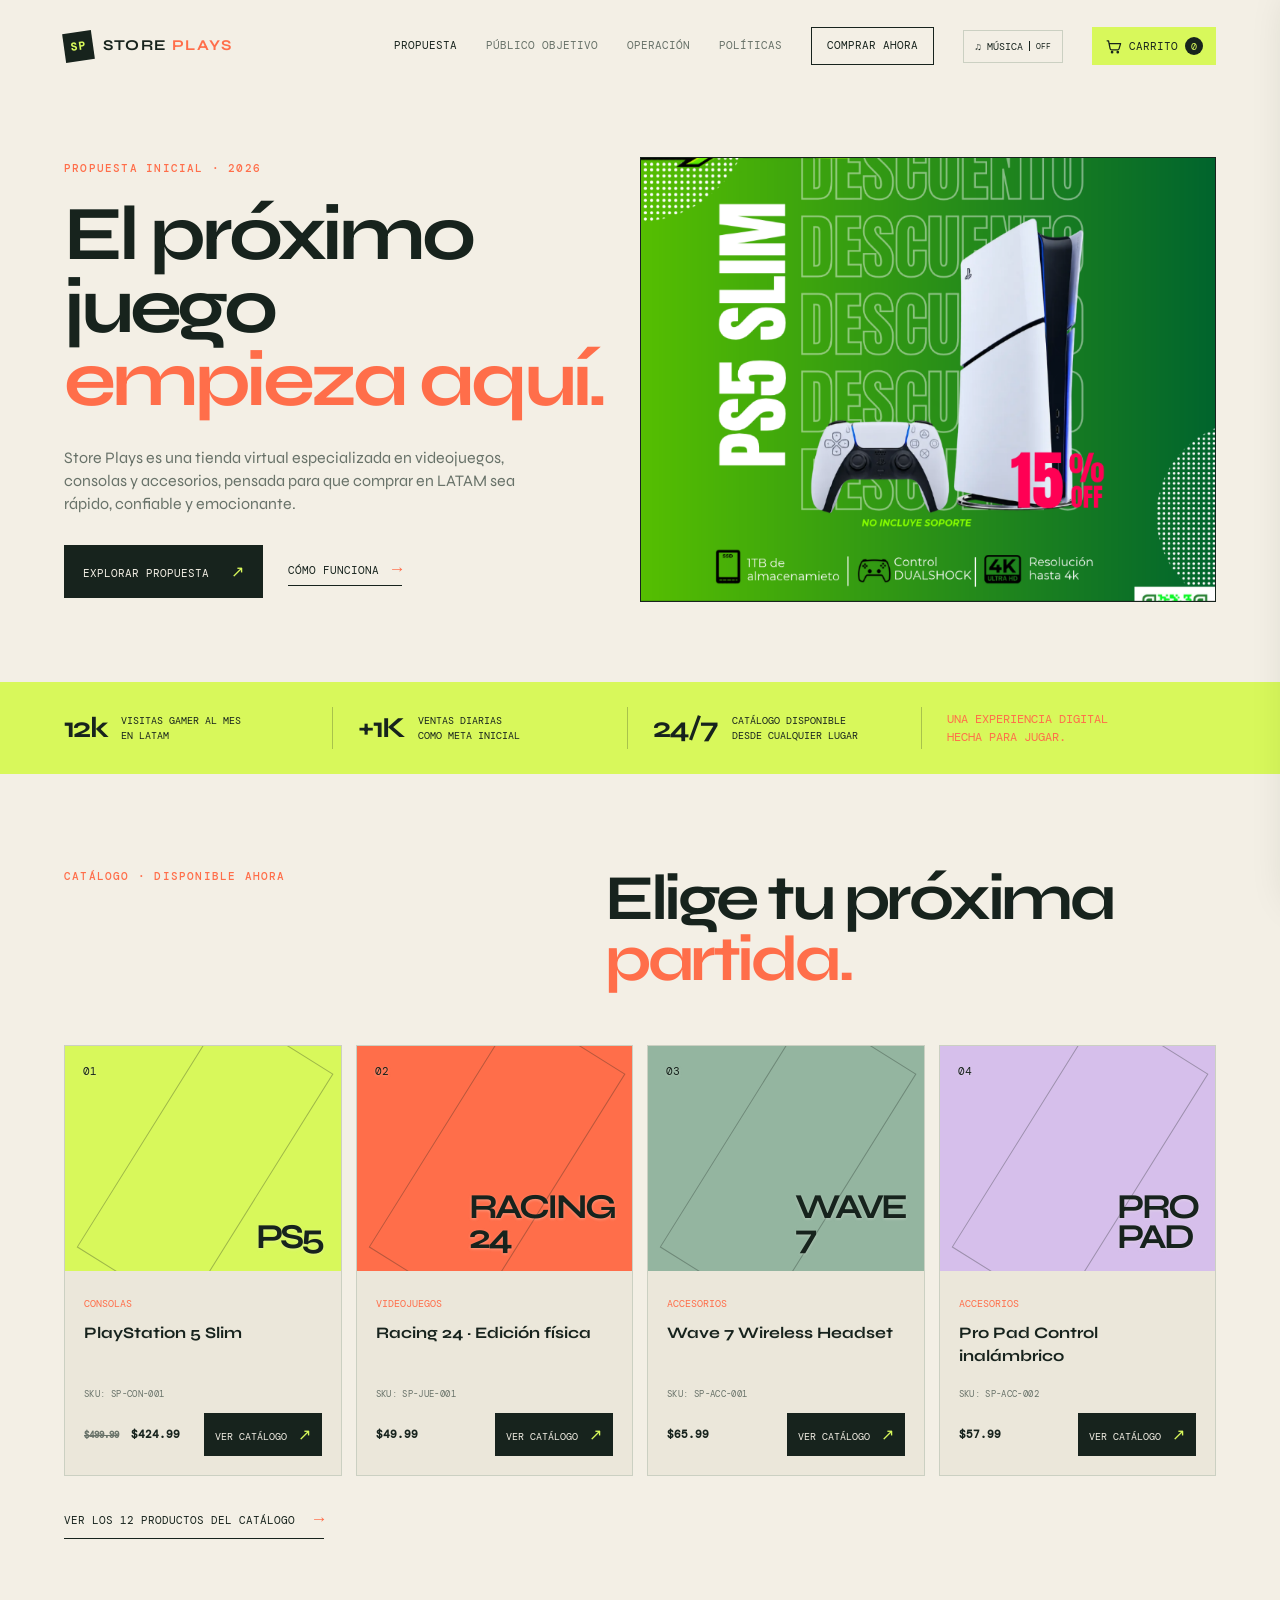
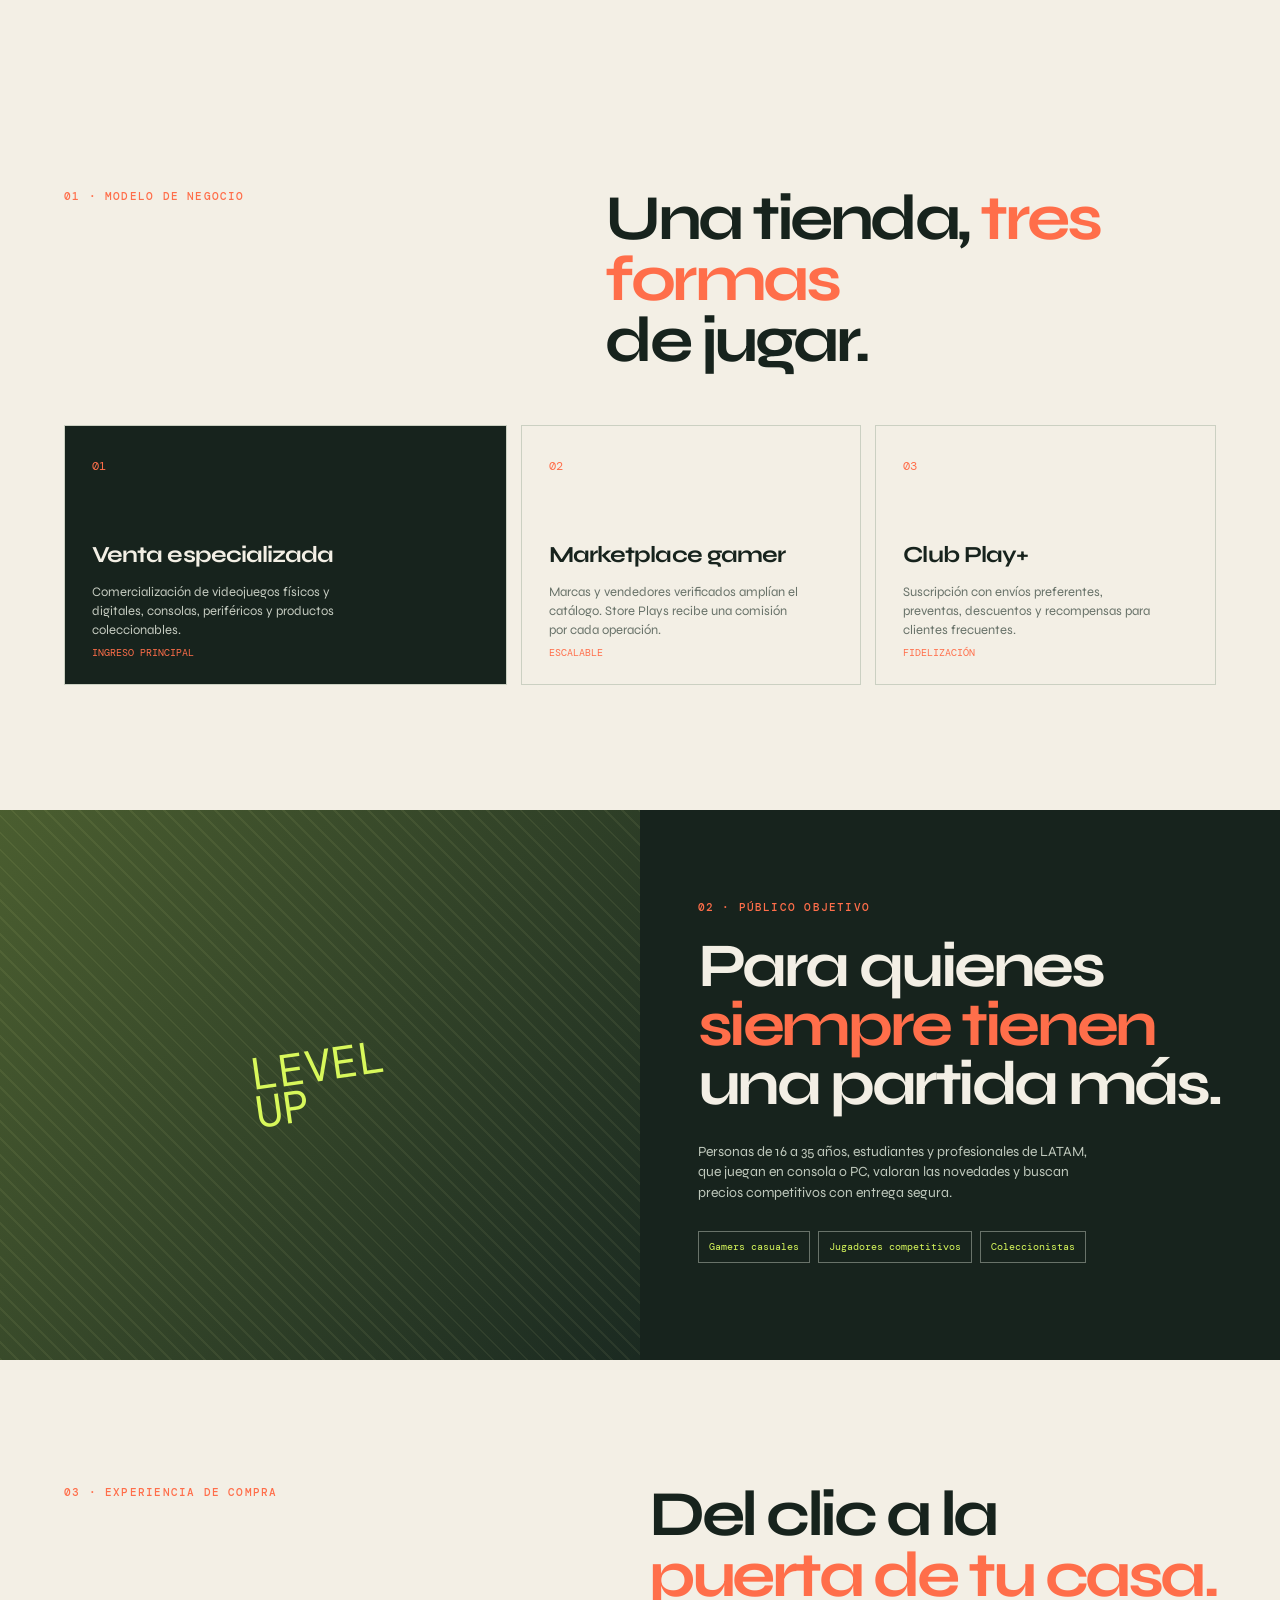
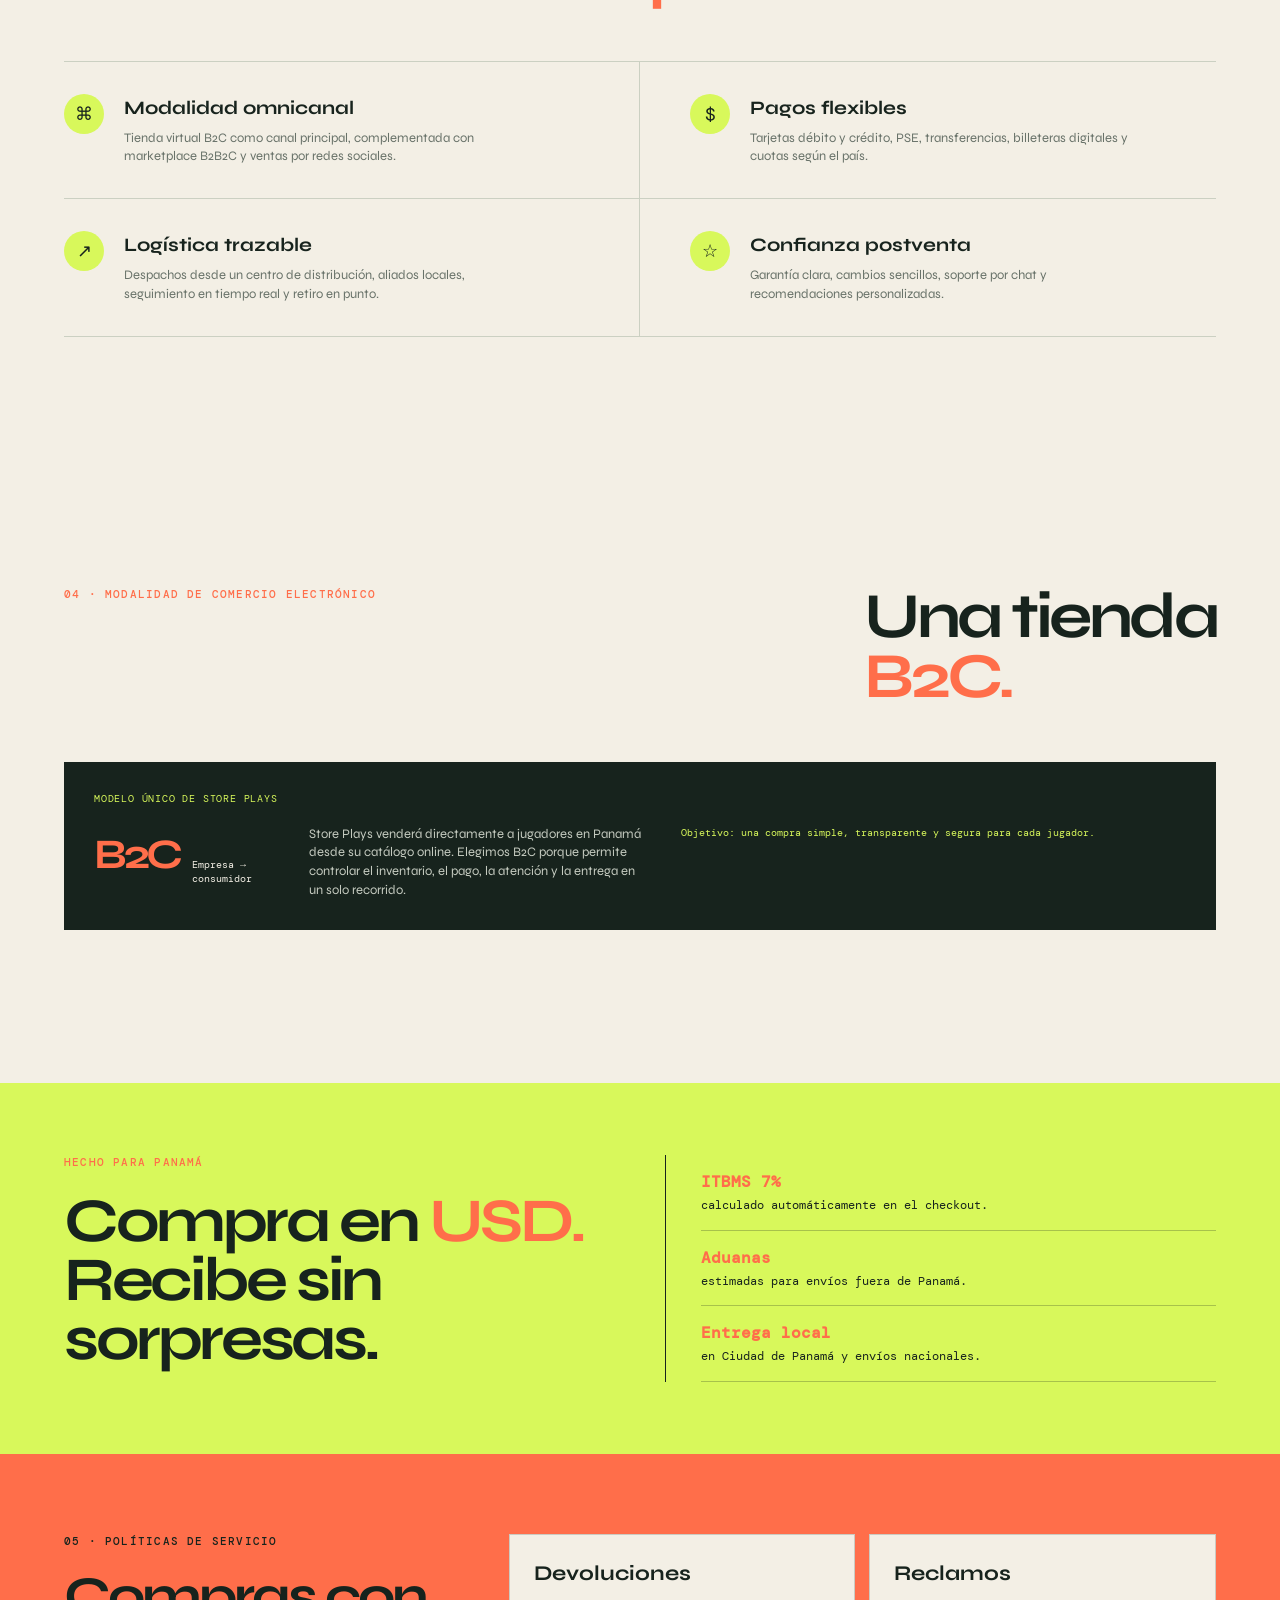
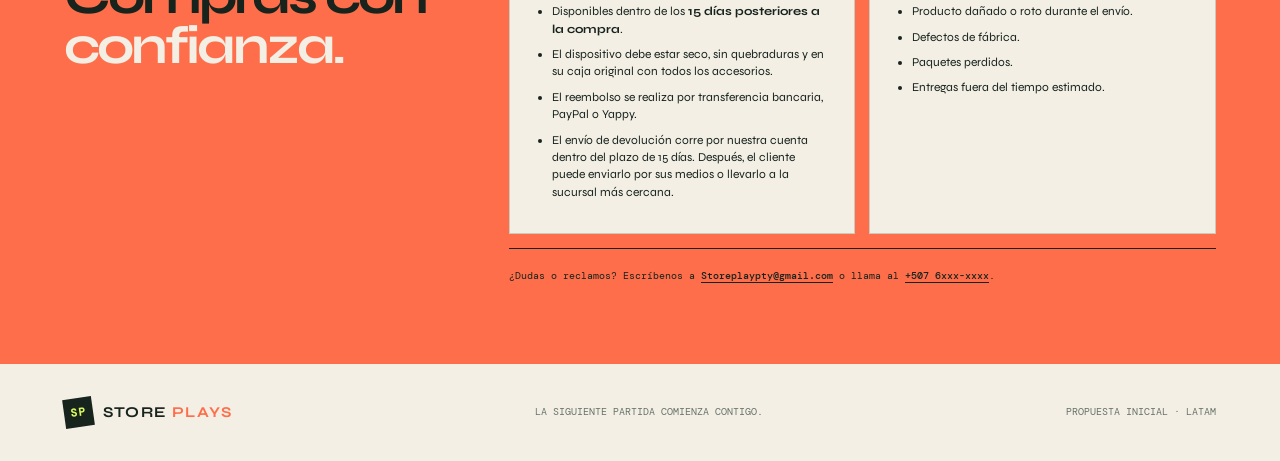
==== Projecto/index.html @ 70051447 "Add files via upload" ====
<!DOCTYPE html>
<html lang="es">

<head>
    <meta charset="UTF-8">
    <meta name="viewport" content="width=device-width, initial-scale=1.0">
    <meta name="description" content="Propuesta inicial de negocio para Store Plays, una tienda virtual de videojuegos en LATAM.">
    <title>Store Plays | Propuesta de negocio</title>
    <link rel="stylesheet" href="styles.css">
</head>

<body>
    <header class="site-header">
        <a class="brand" href="index.html" aria-label="Store Plays, inicio"><span class="brand-mark">SP</span><span>STORE <strong>PLAYS</strong></span></a>
        <nav class="menu" aria-label="Navegación principal">
            <a class="active" href="#propuesta">Propuesta</a>
            <a href="#publico">Público objetivo</a>
            <a href="#operacion">Operación</a>
            <a href="#politicas">Políticas</a>
            <a class="nav-cta" href="catalogo.html" target="_blank" rel="noopener">Comprar ahora</a>
            <button class="music-toggle" id="musicToggle" type="button" aria-label="Activar música ambiental" aria-pressed="false"><span aria-hidden="true">♫</span> Música <span class="music-status" id="musicStatus">OFF</span></button>
            <button class="cart-trigger" id="cartTrigger" type="button" aria-label="Abrir carrito"><svg class="cart-icon" viewBox="0 0 24 24" aria-hidden="true"><path d="M3 4h2l2.2 11.1a2 2 0 0 0 2 1.6h8.7a2 2 0 0 0 1.9-1.4L22 8H6"/><circle cx="10" cy="20" r="1"/><circle cx="18" cy="20" r="1"/></svg><span class="cart-label">Carrito</span><span id="cartCount">0</span></button>
        </nav>
    </header>
    <main>
        <section class="hero" id="propuesta">
            <div class="hero-copy"><p class="eyebrow">PROPUESTA INICIAL · 2026</p><h1>El próximo juego<br><em>empieza aquí.</em></h1><p class="hero-text">Store Plays es una tienda virtual especializada en videojuegos, consolas y accesorios, pensada para que comprar en LATAM sea rápido, confiable y emocionante.</p><div class="hero-actions"><a class="button button-primary" href="#modelo">Explorar propuesta <span>↗</span></a><a class="text-link" href="#operacion">Cómo funciona <span>→</span></a></div></div>
            <a class="hero-visual hero-ad" href="catalogo.html" target="_blank" rel="noopener" aria-label="Ver promoción principal de PlayStation 5 Slim">
                <img src="assets/ps5-promocion.png" alt="Promoción de PlayStation 5 Slim con descuento">
            </a>
        </section>
        <section class="stats" aria-label="Indicadores de oportunidad"><div><strong>12k</strong><span>visitas gamer al mes<br>en LATAM</span></div><div><strong>+1K</strong><span>ventas diarias<br>como meta inicial</span></div><div><strong>24/7</strong><span>catálogo disponible<br>desde cualquier lugar</span></div><div class="stat-note">Una experiencia digital<br>hecha para jugar.</div></section>
        <section class="section product-section" id="productos">
            <div class="section-heading"><p class="eyebrow">CATÁLOGO · DISPONIBLE AHORA</p><h2>Elige tu próxima<br><em>partida.</em></h2></div>
            <div class="product-grid">
                <article class="product-card"><div class="product-art art-console"><span>01</span><strong>PS5</strong></div><div class="product-info"><span class="product-type">Consolas</span><h3>PlayStation 5 Slim</h3><p class="product-sku">SKU: SP-CON-001</p><div class="product-bottom"><strong><span class="old-price">$499.99</span> $424.99</strong><a class="add-button" href="catalogo.html" target="_blank" rel="noopener">Ver catálogo <span>↗</span></a></div></div></article>
                <article class="product-card"><div class="product-art art-game"><span>02</span><strong>RACING<br>24</strong></div><div class="product-info"><span class="product-type">Videojuegos</span><h3>Racing 24 · Edición física</h3><p class="product-sku">SKU: SP-JUE-001</p><div class="product-bottom"><strong>$49.99</strong><a class="add-button" href="catalogo.html" target="_blank" rel="noopener">Ver catálogo <span>↗</span></a></div></div></article>
                <article class="product-card"><div class="product-art art-headset"><span>03</span><strong>WAVE<br>7</strong></div><div class="product-info"><span class="product-type">Accesorios</span><h3>Wave 7 Wireless Headset</h3><p class="product-sku">SKU: SP-ACC-001</p><div class="product-bottom"><strong>$65.99</strong><a class="add-button" href="catalogo.html" target="_blank" rel="noopener">Ver catálogo <span>↗</span></a></div></div></article>
                <article class="product-card"><div class="product-art art-controller"><span>04</span><strong>PRO<br>PAD</strong></div><div class="product-info"><span class="product-type">Accesorios</span><h3>Pro Pad Control inalámbrico</h3><p class="product-sku">SKU: SP-ACC-002</p><div class="product-bottom"><strong>$57.99</strong><a class="add-button" href="catalogo.html" target="_blank" rel="noopener">Ver catálogo <span>↗</span></a></div></div></article>
            </div><a class="catalog-link" href="catalogo.html" target="_blank" rel="noopener">Ver los 12 productos del catálogo <span>→</span></a>
        </section>
        <section class="section" id="modelo"><div class="section-heading"><p class="eyebrow">01 · MODELO DE NEGOCIO</p><h2>Una tienda, <em>tres formas</em><br>de jugar.</h2></div><div class="business-grid"><article class="business-card card-main"><span class="card-number">01</span><h3>Venta especializada</h3><p>Comercialización de videojuegos físicos y digitales, consolas, periféricos y productos coleccionables.</p><span class="card-tag">Ingreso principal</span></article><article class="business-card"><span class="card-number">02</span><h3>Marketplace gamer</h3><p>Marcas y vendedores verificados amplían el catálogo. Store Plays recibe una comisión por cada operación.</p><span class="card-tag">Escalable</span></article><article class="business-card"><span class="card-number">03</span><h3>Club Play+</h3><p>Suscripción con envíos preferentes, preventas, descuentos y recompensas para clientes frecuentes.</p><span class="card-tag">Fidelización</span></article></div></section>
        <section class="audience-section" id="publico"><div class="audience-photo"><span>LEVEL<br>UP</span></div><div class="audience-copy"><p class="eyebrow">02 · PÚBLICO OBJETIVO</p><h2>Para quienes<br><em>siempre tienen</em><br>una partida más.</h2><p>Personas de 16 a 35 años, estudiantes y profesionales de LATAM, que juegan en consola o PC, valoran las novedades y buscan precios competitivos con entrega segura.</p><div class="audience-pills"><span>Gamers casuales</span><span>Jugadores competitivos</span><span>Coleccionistas</span></div></div></section>
        <section class="section operations" id="operacion"><div class="section-heading compact-heading"><p class="eyebrow">03 · EXPERIENCIA DE COMPRA</p><h2>Del clic a la<br><em>puerta de tu casa.</em></h2></div><div class="operation-grid"><article class="operation-item"><span class="operation-icon">⌘</span><div><h3>Modalidad omnicanal</h3><p>Tienda virtual B2C como canal principal, complementada con marketplace B2B2C y ventas por redes sociales.</p></div></article><article class="operation-item"><span class="operation-icon">$</span><div><h3>Pagos flexibles</h3><p>Tarjetas débito y crédito, PSE, transferencias, billeteras digitales y cuotas según el país.</p></div></article><article class="operation-item"><span class="operation-icon">↗</span><div><h3>Logística trazable</h3><p>Despachos desde un centro de distribución, aliados locales, seguimiento en tiempo real y retiro en punto.</p></div></article><article class="operation-item"><span class="operation-icon">☆</span><div><h3>Confianza postventa</h3><p>Garantía clara, cambios sencillos, soporte por chat y recomendaciones personalizadas.</p></div></article></div></section>
        <section class="section commerce-models" id="modalidades"><div class="section-heading compact-heading"><p class="eyebrow">04 · MODALIDAD DE COMERCIO ELECTRÓNICO</p><h2>Una tienda<br><em>B2C.</em></h2></div><div class="chosen-model single-model"><div class="chosen-model-label">MODELO ÚNICO DE STORE PLAYS</div><div><strong>B2C</strong><span>Empresa → consumidor</span></div><p>Store Plays venderá directamente a jugadores en Panamá desde su catálogo online. Elegimos B2C porque permite controlar el inventario, el pago, la atención y la entrega en un solo recorrido.</p><b>Objetivo: una compra simple, transparente y segura para cada jugador.</b></div></section>
        <section class="panama-strip"><div><p class="eyebrow">HECHO PARA PANAMÁ</p><h2>Compra en <em>USD.</em><br>Recibe sin sorpresas.</h2></div><div class="panama-details"><p><strong>ITBMS 7%</strong> calculado automáticamente en el checkout.</p><p><strong>Aduanas</strong> estimadas para envíos fuera de Panamá.</p><p><strong>Entrega local</strong> en Ciudad de Panamá y envíos nacionales.</p></div></section>
        <section class="roadmap-section policy-section" id="politicas">
            <div class="roadmap-intro">
                <p class="eyebrow">05 · POLÍTICAS DE SERVICIO</p>
                <h2>Compras con<br><em>confianza.</em></h2>
            </div>
            <div class="policy-content">
                <article class="policy-block">
                    <h3>Devoluciones</h3>
                    <ul>
                        <li>Disponibles dentro de los <strong>15 días posteriores a la compra</strong>.</li>
                        <li>El dispositivo debe estar seco, sin quebraduras y en su caja original con todos los accesorios.</li>
                        <li>El reembolso se realiza por transferencia bancaria, PayPal o Yappy.</li>
                        <li>El envío de devolución corre por nuestra cuenta dentro del plazo de 15 días. Después, el cliente puede enviarlo por sus medios o llevarlo a la sucursal más cercana.</li>
                    </ul>
                </article>
                <article class="policy-block">
                    <h3>Reclamos</h3>
                    <ul>
                        <li>Producto dañado o roto durante el envío.</li>
                        <li>Defectos de fábrica.</li>
                        <li>Paquetes perdidos.</li>
                        <li>Entregas fuera del tiempo estimado.</li>
                    </ul>
                </article>
                <p class="policy-contact">¿Dudas o reclamos? Escríbenos a <a href="mailto:Storeplaypty@gmail.com">Storeplaypty@gmail.com</a> o llama al <a href="tel:+50764163902">+507 6xxx-xxxx</a>.</p>
            </div>
        </section>
    </main>
    <footer class="site-footer"><a class="brand" href="index.html"><span class="brand-mark">SP</span><span>STORE <strong>PLAYS</strong></span></a><p>La siguiente partida comienza contigo.</p><span class="footer-year">PROPUESTA INICIAL · LATAM</span></footer>
    <aside class="cart-drawer" id="cartDrawer" aria-label="Carrito de compras" aria-hidden="true">
        <div class="drawer-header"><div><p class="eyebrow">TU SELECCIÓN</p><h2>Carrito <span id="drawerCount">(0)</span></h2></div><button class="close-button" id="closeCart" type="button" aria-label="Cerrar carrito">×</button></div>
        <div class="cart-items" id="cartItems"><p class="empty-cart">Tu carrito está esperando una buena partida.</p></div>
        <div class="cart-summary" id="cartSummary" hidden><div><span>Subtotal</span><strong id="cartSubtotal">$0.00</strong></div><div><span>ITBMS estimado</span><strong id="cartTax">$0.00</strong></div><div class="total-line"><span>Total estimado</span><strong id="cartTotal">$0.00</strong></div><button class="checkout-button" id="checkoutTrigger" type="button">Continuar el pago <span>→</span></button><p class="secure-note">Demo segura · No se realiza ningún cobro real</p></div>
    </aside>
    <div class="overlay" id="overlay" hidden></div>
    <section class="checkout-modal" id="checkoutModal" aria-hidden="true" role="dialog" aria-labelledby="checkoutTitle">
        <div class="checkout-header"><div><p class="eyebrow">PAGO</p><h2 id="checkoutTitle">Completa tu compra.</h2></div><button class="close-button" id="closeCheckout" type="button" aria-label="Cerrar pago">×</button></div>
        <form id="checkoutForm">
            <div class="checkout-columns"><div><label for="customerName">Nombre completo</label><input id="customerName" required autocomplete="name" placeholder="Alex Gamer"><label for="customerEmail">Correo electrónico</label><input id="customerEmail" type="email" required autocomplete="email" placeholder="alex@correo.com"><label for="deliveryMethod">Modalidad de entrega</label><select id="deliveryMethod"><option value="standard">Envío Panamá · 3 a 5 días · $7.99</option><option value="express">Envío express · 1 a 2 días · $14.99</option><option value="pickup">Retiro en punto Store Plays · Gratis</option></select><label for="destination">Destino</label><select id="destination"><option value="panama">Panamá · ITBMS local</option><option value="international">Otro país LATAM · incluye aduanas estimadas</option></select></div><div><fieldset><legend>Forma de pago</legend><div class="payment-options"><label class="payment-option selected"><input type="radio" name="payment" value="card" checked><span class="payment-logo">Tarjeta</span></label><label class="payment-option"><input type="radio" name="payment" value="yappy"><span class="payment-logo yappy-logo">Yappy</span></label><label class="payment-option"><input type="radio" name="payment" value="transfer"><span class="payment-logo">Transferencia</span></label></div></fieldset><p class="demo-help">No ingreses datos bancarios. Esta tienda no está conectada a una pasarela: el pago queda pendiente y no se realiza ningún cobro.</p></div></div>
            <div class="checkout-totals"><div><span>Productos</span><strong id="checkoutSubtotal">$0.00</strong></div><div><span>ITBMS (7%)</span><strong id="checkoutTax">$0.00</strong></div><div><span>Aduanas estimadas</span><strong id="checkoutCustoms">$0.00</strong></div><div><span>Entrega</span><strong id="checkoutShipping">$0.00</strong></div><div class="total-line"><span>Total de la orden</span><strong id="checkoutTotal">$0.00</strong></div></div><p class="checkout-error" id="checkoutError" role="alert"></p><button class="checkout-button" type="submit">Crear pedido <span>↗</span></button><p class="legal-note">El ITBMS, aduanas y entrega son estimados. Para cobrar de verdad se requiere integrar una pasarela de pago segura.</p>
        </form>
    </section>
    <section class="success-modal" id="successModal" aria-hidden="true" role="dialog"><span class="success-mark">✓</span><p class="eyebrow">PEDIDO REGISTRADO</p><h2>¡Pedido creado!</h2><p id="successMessage">Tu pedido se ha sido registrado.</p><div class="success-references"><div><span>Número de pedido</span><strong id="successOrderId">—</strong></div><div><span>Número de guía</span><strong id="successTrackingId">—</strong></div><div><span>Pago</span><strong id="successPayment">—</strong></div></div><p class="demo-help">Guarda el número de pedido o la guía para consultar el estado desde este mismo navegador.</p><button class="checkout-button" id="trackCreatedOrder" type="button">Rastrear este pedido <span>→</span></button><button class="text-button" id="closeSuccess" type="button">Seguir comprando</button></section>
    <script src="store.js"></script>
</body>
</html>
---- Projecto/styles.css ----
@import url('https://fonts.googleapis.com/css2?family=DM+Mono:wght@400;500&family=Syne:wght@400;600;700;800&display=swap');

:root { --ink: #17231d; --paper: #f3efe5; --lime: #d8f85b; --coral: #ff6e4a; --muted: #687269; --line: #cbd0c2; }
* { box-sizing: border-box; margin: 0; padding: 0; }
html { scroll-behavior: smooth; }
body { background: var(--paper); color: var(--ink); font-family: 'Syne', sans-serif; line-height: 1.45; }
a { color: inherit; text-decoration: none; }
.site-header { align-items: center; display: flex; justify-content: space-between; margin: auto; max-width: 1280px; padding: 27px 5vw; }
.brand { align-items: center; display: flex; font-size: 15px; font-weight: 700; gap: 10px; letter-spacing: .08em; white-space: nowrap; }
.brand strong { color: var(--coral); }
.brand-mark { align-items: center; background: var(--ink); color: var(--lime); display: inline-flex; font-family: 'DM Mono', monospace; font-size: 11px; height: 29px; justify-content: center; transform: rotate(-8deg); width: 29px; }
.menu { align-items: center; display: flex; gap: 29px; font-family: 'DM Mono', monospace; font-size: 11px; text-transform: uppercase; }
.menu a { color: var(--muted); transition: color .2s; }
.menu a:hover, .menu .active { color: var(--ink); }
.nav-cta { border: 1px solid var(--ink); color: var(--ink) !important; padding: 10px 15px; }
.hero { display: grid; grid-template-columns: 1fr 1fr; margin: auto; max-width: 1280px; min-height: 590px; padding: 65px 5vw 80px; }
.hero-copy { align-self: center; max-width: 620px; position: relative; z-index: 1; }
.eyebrow { color: var(--coral); font-family: 'DM Mono', monospace; font-size: 11px; font-weight: 500; letter-spacing: .11em; margin-bottom: 21px; }
h1, h2 { font-size: clamp(45px, 6vw, 82px); font-weight: 700; letter-spacing: -.055em; line-height: .95; }
h1 em, h2 em { color: var(--coral); font-style: normal; }
.hero-text { color: var(--muted); font-size: 16px; margin: 29px 0; max-width: 480px; }
.hero-actions { align-items: center; display: flex; gap: 25px; }
.button { display: inline-block; font-family: 'DM Mono', monospace; font-size: 11px; padding: 15px 19px; text-transform: uppercase; }
.button-primary { background: var(--ink); color: var(--paper); }
.button-primary span { color: var(--lime); font-size: 16px; margin-left: 15px; }
.text-link { border-bottom: 1px solid var(--ink); font-family: 'DM Mono', monospace; font-size: 11px; padding-bottom: 4px; text-transform: uppercase; }
.text-link span { color: var(--coral); font-size: 17px; margin-left: 6px; }
.hero-visual { align-items: center; background: var(--coral); display: flex; justify-content: center; min-height: 430px; overflow: hidden; position: relative; transform: rotate(2deg); }
.hero-ad { background: var(--ink); border: 1px solid var(--ink); transform: rotate(0); }
.hero-ad img { height: 100%; object-fit: cover; position: absolute; width: 100%; }
.hero-ad:before { display: none; }
.hero-visual:before { border: 1px solid rgba(23,35,29,.25); content: ''; height: 75%; left: 12%; position: absolute; top: 13%; transform: rotate(24deg); width: 75%; }
.orbit { border: 1px solid rgba(23,35,29,.35); border-radius: 50%; height: 450px; position: absolute; transform: rotate(35deg); width: 185px; }
.orbit-two { height: 570px; transform: rotate(-45deg); width: 280px; }
.controller { background: var(--ink); border-radius: 42% 42% 30% 30%; box-shadow: 20px 24px 0 rgba(23,35,29,.18); height: 125px; position: relative; transform: rotate(-18deg); width: 265px; z-index: 1; }
.controller:before, .controller:after { background: var(--ink); border-radius: 50%; content: ''; height: 55px; position: absolute; top: 83px; width: 63px; }
.controller:before { left: 26px; transform: rotate(-22deg); } .controller:after { right: 26px; transform: rotate(22deg); }
.dpad { color: var(--lime); font-size: 42px; left: 49px; position: absolute; top: 38px; z-index: 2; }
.controller-center { border: 2px solid var(--coral); border-radius: 50%; height: 14px; left: 124px; position: absolute; top: 58px; width: 14px; }
.button-cluster { display: grid; gap: 3px; grid-template-columns: 9px 9px; position: absolute; right: 53px; top: 43px; z-index: 2; }
.button-cluster i { background: var(--lime); border-radius: 50%; display: block; height: 9px; width: 9px; } .button-cluster i:nth-child(2) { transform: translateY(-5px); } .button-cluster i:nth-child(3) { transform: translateY(5px); } .button-cluster i:nth-child(4) { background: var(--coral); }
.visual-label { bottom: 26px; font-family: 'DM Mono', monospace; font-size: 11px; letter-spacing: .15em; line-height: 1.3; position: absolute; right: 25px; text-align: right; }
.stats { background: var(--lime); display: grid; gap: 25px; grid-template-columns: repeat(4, 1fr); margin: auto; max-width: 1280px; padding: 25px 5vw; }
.stats div { align-items: center; border-right: 1px solid rgba(23,35,29,.25); display: flex; gap: 14px; } .stats div:last-child { border: 0; } .stats strong { font-size: 29px; letter-spacing: -.06em; } .stats span, .stat-note { font-family: 'DM Mono', monospace; font-size: 10px; line-height: 1.5; text-transform: uppercase; } .stat-note { color: var(--coral); font-size: 12px; }
.section { margin: auto; max-width: 1280px; padding: 125px 5vw; } .section-heading { display: flex; justify-content: space-between; margin-bottom: 54px; } .section-heading h2 { font-size: clamp(42px, 5vw, 67px); width: 53%; }
.business-grid { display: grid; gap: 14px; grid-template-columns: 1.3fr 1fr 1fr; } .business-card { border: 1px solid var(--line); min-height: 260px; padding: 27px; position: relative; } .card-main { background: var(--ink); color: var(--paper); } .card-number { color: var(--coral); font-family: 'DM Mono', monospace; font-size: 12px; } .business-card h3 { font-size: 23px; letter-spacing: -.04em; margin: 61px 0 12px; } .business-card p { color: var(--muted); font-size: 13px; max-width: 250px; } .card-main p { color: #c5cbc0; } .card-tag { bottom: 24px; color: var(--coral); font-family: 'DM Mono', monospace; font-size: 10px; position: absolute; text-transform: uppercase; }
.audience-section { background: var(--ink); color: var(--paper); display: grid; grid-template-columns: 1fr 1fr; margin: auto; max-width: 1280px; min-height: 550px; } .audience-photo { align-items: center; background: linear-gradient(125deg, rgba(216,248,91,.25), transparent), repeating-linear-gradient(45deg, #29372a 0, #29372a 2px, #1b2a21 2px, #1b2a21 12px); display: flex; justify-content: center; } .audience-photo span { color: var(--lime); font-family: 'DM Mono', monospace; font-size: 45px; line-height: .85; transform: rotate(-8deg); } .audience-copy { padding: 90px 9%; } .audience-copy h2 { font-size: clamp(40px, 5vw, 62px); } .audience-copy > p:not(.eyebrow) { color: #bfc8bc; font-size: 14px; margin: 28px 0; max-width: 410px; } .audience-pills { display: flex; flex-wrap: wrap; gap: 8px; } .audience-pills span { border: 1px solid #687269; color: var(--lime); font-family: 'DM Mono', monospace; font-size: 10px; padding: 8px 10px; }
.compact-heading h2 { width: auto; } .operation-grid { border-top: 1px solid var(--line); display: grid; grid-template-columns: 1fr 1fr; } .operation-item { border-bottom: 1px solid var(--line); display: flex; gap: 20px; padding: 32px 20px 32px 0; } .operation-item:nth-child(odd) { border-right: 1px solid var(--line); padding-right: 50px; } .operation-item:nth-child(even) { padding-left: 50px; } .operation-icon { align-items: center; background: var(--lime); border-radius: 50%; display: flex; flex: 0 0 40px; font-family: 'DM Mono', monospace; font-size: 18px; height: 40px; justify-content: center; } .operation-item h3 { font-size: 19px; margin-bottom: 7px; } .operation-item p { color: var(--muted); font-size: 13px; max-width: 380px; }
.roadmap-section { background: var(--coral); display: grid; gap: 70px; grid-template-columns: 1fr 1.7fr; margin: auto; max-width: 1280px; padding: 80px 5vw; } .roadmap-section .eyebrow { color: var(--ink); } .roadmap-section h2 { font-size: 53px; } .roadmap-section h2 em { color: var(--paper); } .roadmap { align-items: center; display: flex; padding-top: 30px; } .roadmap-step { min-width: 93px; } .roadmap-step span, .roadmap-step small { display: block; font-family: 'DM Mono', monospace; font-size: 10px; } .roadmap-step span { color: var(--paper); margin-bottom: 18px; } .roadmap-step strong { display: block; font-size: 23px; margin-bottom: 8px; } .roadmap-step small { line-height: 1.45; } .roadmap-line { background: var(--ink); height: 1px; margin: 0 14px; width: 55px; }
.policy-section { grid-template-columns: .9fr 1.7fr; }
.policy-content { display: grid; gap: 14px; grid-template-columns: 1fr 1fr; }
.policy-block { background: var(--paper); border: 1px solid rgba(23,35,29,.18); padding: 24px; }
.policy-block h3 { font-size: 21px; margin-bottom: 14px; }
.policy-block ul { margin: 0; padding-left: 18px; }
.policy-block li { font-size: 12px; margin: 8px 0; }
.policy-contact { border-top: 1px solid var(--ink); font-family: 'DM Mono', monospace; font-size: 10px; grid-column: 1 / -1; line-height: 1.7; padding-top: 18px; }
.policy-contact a { border-bottom: 1px solid var(--ink); font-weight: 500; }
.site-footer { align-items: center; display: flex; justify-content: space-between; margin: auto; max-width: 1280px; padding: 34px 5vw; } .site-footer p, .footer-year { color: var(--muted); font-family: 'DM Mono', monospace; font-size: 10px; text-transform: uppercase; }
.cart-trigger { align-items: center; background: var(--lime); border: 0; color: var(--ink); cursor: pointer; display: inline-flex; font-family: 'DM Mono', monospace; font-size: 11px; gap: 7px; padding: 10px 13px; text-transform: uppercase; }
.cart-icon { fill: none; height: 17px; stroke: currentColor; stroke-linecap: round; stroke-linejoin: round; stroke-width: 1.8; width: 17px; }
.cart-trigger > span:last-child { align-items: center; background: var(--ink); border-radius: 50%; color: var(--lime); display: inline-flex; font-size: 10px; height: 18px; justify-content: center; width: 18px; }
.music-toggle { align-items: center; background: transparent; border: 1px solid var(--line); color: var(--ink); cursor: pointer; display: inline-flex; font-family: 'DM Mono', monospace; font-size: 10px; gap: 6px; padding: 9px 11px; text-transform: uppercase; transition: background-color .2s, color .2s, transform .2s; }
.music-toggle:hover, .music-toggle[aria-pressed="true"] { background: var(--ink); border-color: var(--ink); color: var(--lime); }
.music-toggle:hover { transform: translateY(-2px); }
.music-status { border-left: 1px solid currentColor; font-size: 8px; padding-left: 6px; }
.product-section { padding-top: 95px; }
.product-grid { display: grid; gap: 14px; grid-template-columns: repeat(4, 1fr); }
.product-card { background: #ebe7da; border: 1px solid var(--line); min-width: 0; }
.product-art { align-items: flex-end; display: flex; height: 225px; justify-content: space-between; overflow: hidden; padding: 18px; position: relative; }
.product-art:before { border: 1px solid rgba(23,35,29,.3); content: ''; height: 125%; left: 28%; position: absolute; top: -12%; transform: rotate(32deg); width: 45%; }
.product-art span { align-self: flex-start; font-family: 'DM Mono', monospace; font-size: 11px; z-index: 1; }
.product-art strong { font-size: 35px; letter-spacing: -.08em; line-height: .85; position: relative; z-index: 1; }
.art-console { background: var(--lime); }.art-game { background: var(--coral); }.art-headset { background: #94b5a0; }.art-controller { background: #d6bfeb; }
.product-info { padding: 19px; }.product-type { color: var(--coral); font-family: 'DM Mono', monospace; font-size: 10px; text-transform: uppercase; }.product-info h3 { font-size: 16px; margin: 8px 0 21px; min-height: 46px; }.product-bottom { align-items: center; display: flex; font-family: 'DM Mono', monospace; font-size: 11px; justify-content: space-between; gap: 8px; }.add-button { background: var(--ink); border: 0; color: var(--paper); cursor: pointer; font-family: 'DM Mono', monospace; font-size: 10px; padding: 10px 11px; text-transform: uppercase; }.add-button span { color: var(--lime); font-size: 16px; margin-left: 5px; }
.overlay { background: rgba(23,35,29,.55); inset: 0; position: fixed; z-index: 5; }.cart-drawer, .checkout-modal, .success-modal { background: var(--paper); box-shadow: -10px 0 40px rgba(23,35,29,.14); position: fixed; z-index: 6; }.cart-drawer { display: flex; flex-direction: column; height: 100vh; max-width: 450px; padding: 34px; right: 0; top: 0; transform: translateX(105%); transition: transform .3s ease; width: 90%; }.cart-drawer.open { transform: translateX(0); }.drawer-header, .checkout-header { align-items: flex-start; display: flex; justify-content: space-between; }.drawer-header h2, .checkout-header h2 { font-size: 35px; }.drawer-header .eyebrow, .checkout-header .eyebrow { margin-bottom: 10px; }.close-button { background: none; border: 0; color: var(--ink); cursor: pointer; font-size: 30px; line-height: 1; }.cart-items { flex: 1; overflow-y: auto; padding-top: 30px; }.empty-cart { color: var(--muted); font-family: 'DM Mono', monospace; font-size: 12px; padding: 45px 0; }.cart-item { border-top: 1px solid var(--line); display: flex; gap: 12px; padding: 17px 0; position: relative; }.mini-art { align-items: center; display: flex; flex: 0 0 62px; height: 62px; justify-content: center; }.mini-art span { font-family: 'DM Mono', monospace; font-size: 11px; }.cart-item-info { display: flex; flex: 1; flex-direction: column; gap: 5px; }.cart-item-info strong { font-size: 13px; line-height: 1.2; }.cart-item-info > span { color: var(--muted); font-family: 'DM Mono', monospace; font-size: 11px; }.quantity-control { align-items: center; border: 1px solid var(--line); display: flex; gap: 12px; margin-top: 4px; width: fit-content; }.quantity-control button { background: none; border: 0; cursor: pointer; font-size: 16px; padding: 3px 7px; }.quantity-control span { font-family: 'DM Mono', monospace; font-size: 11px; }.remove-item { background: none; border: 0; color: var(--muted); cursor: pointer; font-size: 21px; height: 25px; }.cart-summary { border-top: 1px solid var(--ink); padding-top: 20px; }.cart-summary > div, .checkout-totals > div { display: flex; font-family: 'DM Mono', monospace; font-size: 11px; justify-content: space-between; margin: 9px 0; }.total-line { border-top: 1px solid var(--line); font-size: 14px !important; margin-top: 15px !important; padding-top: 15px; }.checkout-button { background: var(--ink); border: 0; color: var(--paper); cursor: pointer; font-family: 'DM Mono', monospace; font-size: 11px; margin-top: 18px; padding: 16px; text-transform: uppercase; width: 100%; }.checkout-button span { color: var(--lime); float: right; font-size: 17px; }.secure-note, .legal-note, .demo-help { color: var(--muted); font-family: 'DM Mono', monospace; font-size: 9px; line-height: 1.5; margin-top: 10px; text-align: center; }
.checkout-modal { left: 50%; max-height: 92vh; max-width: 850px; opacity: 0; overflow-y: auto; padding: 38px; top: 50%; transform: translate(-50%, -45%); transition: opacity .2s, transform .2s; visibility: hidden; width: 92%; }.checkout-modal.open, .success-modal.open { opacity: 1; transform: translate(-50%, -50%); visibility: visible; }.checkout-header { margin-bottom: 30px; }.checkout-columns { display: grid; gap: 40px; grid-template-columns: 1fr 1fr; }.checkout-modal label, .checkout-modal legend { display: block; font-family: 'DM Mono', monospace; font-size: 10px; margin: 15px 0 7px; text-transform: uppercase; }.checkout-modal input, .checkout-modal select { background: #ebe7da; border: 1px solid var(--line); color: var(--ink); font-family: 'DM Mono', monospace; font-size: 12px; padding: 13px; width: 100%; }.checkout-modal fieldset { border: 0; }.payment-options { display: grid; gap: 8px; grid-template-columns: 1fr 1fr; }.payment-option { align-items: center; border: 1px solid var(--line); cursor: pointer; display: flex !important; gap: 7px; margin: 0 !important; padding: 12px; }.payment-option.selected { background: var(--lime); border-color: var(--ink); }.payment-option input { accent-color: var(--coral); width: auto; }.payment-option span { font-family: 'DM Mono', monospace; font-size: 11px; }.checkout-totals { border-top: 1px solid var(--line); margin-top: 30px; padding-top: 15px; }.success-modal { left: 50%; max-width: 470px; opacity: 0; padding: 55px 40px 40px; text-align: center; top: 50%; transform: translate(-50%, -45%); transition: opacity .2s, transform .2s; visibility: hidden; width: 90%; }.success-mark { align-items: center; background: var(--lime); border-radius: 50%; display: inline-flex; font-size: 30px; height: 65px; justify-content: center; margin-bottom: 25px; width: 65px; }.success-modal h2 { font-size: 42px; }.success-modal p:not(.eyebrow) { color: var(--muted); font-family: 'DM Mono', monospace; font-size: 11px; margin-top: 17px; }
 .catalog-header { border-bottom: 1px solid var(--line); max-width: 1380px; }
 .catalog-location { color: var(--muted); font-family: 'DM Mono', monospace; font-size: 10px; letter-spacing: .08em; margin-left: auto; margin-right: 25px; }
 .catalog-hero { align-items: flex-end; display: flex; justify-content: space-between; margin: auto; max-width: 1380px; padding: 78px 5vw 62px; }
 .catalog-hero h1 { font-size: clamp(55px, 8vw, 105px); }
 .catalog-hero p:not(.eyebrow) { color: var(--muted); font-size: 15px; margin-top: 24px; max-width: 440px; }
 .catalog-badge { align-items: center; background: var(--coral); display: flex; gap: 15px; height: 105px; justify-content: center; transform: rotate(4deg); width: 190px; }
 .catalog-badge strong { font-size: 52px; letter-spacing: -.1em; } .catalog-badge span { font-family: 'DM Mono', monospace; font-size: 10px; line-height: 1.4; text-transform: uppercase; }
 .catalog-toolbar { align-items: center; border-bottom: 1px solid var(--line); border-top: 1px solid var(--line); display: flex; justify-content: space-between; margin: auto; max-width: 1380px; padding: 15px 5vw; }
 .toolbar-label { color: var(--muted); font-family: 'DM Mono', monospace; font-size: 10px; margin-right: 20px; } .filter-chip { background: none; border: 1px solid transparent; color: var(--muted); cursor: pointer; font-family: 'DM Mono', monospace; font-size: 10px; margin-right: 10px; padding: 8px 11px; text-transform: uppercase; } .filter-chip.active, .filter-chip:hover { border-color: var(--ink); color: var(--ink); } .shipping-note { color: var(--coral); font-family: 'DM Mono', monospace; font-size: 10px; text-transform: uppercase; }
 .catalog-grid { display: grid; gap: 14px; grid-template-columns: repeat(4, 1fr); margin: auto; max-width: 1380px; padding: 55px 5vw 100px; } .catalog-grid .product-card { min-width: 0; } .art-xbox { background: #9bd8a7; } .art-switch { background: #ef9bad; } .art-zelda { background: #ead57a; } .art-spider { background: #e57878; } .art-keyboard { background: #89b9db; } .art-mouse { background: #b7a0d6; } .art-chair { background: #dfaa75; } .art-capture { background: #9ed0c5; }
 .catalog-link { border-bottom: 1px solid var(--ink); display: block; font-family: 'DM Mono', monospace; font-size: 11px; margin-top: 30px; padding-bottom: 7px; text-transform: uppercase; width: fit-content; } .catalog-link span { color: var(--coral); font-size: 17px; margin-left: 12px; }
 .payment-logo { align-items: center; display: inline-flex; font-family: 'DM Mono', monospace !important; font-size: 11px !important; font-weight: 700; gap: 3px; } .visa-logo { color: #1d4f91; font-style: italic; } .mastercard-logo i { background: linear-gradient(90deg, #e95d50 50%, #ecb64b 50%); border-radius: 50%; display: inline-block; height: 15px; width: 15px; } .paypal-logo { color: #1264aa; } .amex-logo { background: #178bb0; color: #fff; padding: 2px 4px; } .yappy-logo { color: #5c42a8; } .sodexo-logo { color: #db5e48; }
 .chosen-model { background: var(--ink); color: var(--paper); display: grid; gap: 18px 35px; grid-template-columns: 180px 1fr 1.5fr; margin-bottom: 28px; padding: 30px; } .chosen-model-label { color: var(--lime); font-family: 'DM Mono', monospace; font-size: 10px; grid-column: 1 / -1; letter-spacing: .08em; } .chosen-model div:not(.chosen-model-label) { align-items: baseline; display: flex; gap: 12px; } .chosen-model div strong { color: var(--coral); font-size: 42px; letter-spacing: -.08em; } .chosen-model div span { font-family: 'DM Mono', monospace; font-size: 10px; } .chosen-model p { color: #c5cbc0; font-size: 13px; } .chosen-model b { color: var(--lime); font-family: 'DM Mono', monospace; font-size: 10px; font-weight: 400; line-height: 1.5; }
 .model-grid { display: grid; gap: 0; grid-template-columns: repeat(4, 1fr); } .model-grid article { border-bottom: 1px solid var(--line); border-right: 1px solid var(--line); min-height: 170px; padding: 20px; } .model-grid article:nth-child(4n) { border-right: 0; } .model-grid article span { color: var(--coral); font-family: 'DM Mono', monospace; font-size: 10px; } .model-grid article strong { display: block; font-size: 16px; margin: 27px 0 8px; } .model-grid article p { color: var(--muted); font-size: 12px; } .model-grid .model-primary { background: var(--lime); } .model-grid .model-primary span { color: var(--ink); } .model-grid .model-secondary { background: #ebe7da; }
 .product-photo { height: 100%; inset: 0; object-fit: cover; opacity: .48; position: absolute; width: 100%; } .product-art strong, .product-art > span { text-shadow: 0 1px 3px rgba(243,239,229,.35); } .product-specs { color: var(--muted); font-family: 'DM Mono', monospace; font-size: 9px; line-height: 1.5; min-height: 28px; text-transform: uppercase; } .product-review { color: var(--ink); font-size: 10px; line-height: 1.4; margin: 11px 0 16px; min-height: 29px; } .product-review small { color: var(--muted); font-family: 'DM Mono', monospace; font-size: 8px; } .catalog-grid .product-info h3 { margin-bottom: 8px; }
.featured-product { border: 2px solid var(--lime); box-shadow: 0 12px 30px rgba(23,35,29,.12); overflow: hidden; }
.featured-product .product-art { height: 280px; }
.featured-product .product-photo { opacity: 1; transition: transform .5s ease; }
.featured-product:hover .product-photo { transform: scale(1.035); }
.featured-label { animation: featuredPulse 2s ease-in-out infinite; background: var(--lime); color: var(--ink); left: 12px; padding: 7px 9px; position: absolute; top: 12px; z-index: 2; }
.featured-product .product-art > strong { bottom: 14px; color: var(--lime); font-size: 38px; right: 14px; text-shadow: 2px 2px 0 var(--ink); }
.old-price { color: var(--muted); font-size: .78em; margin-right: 5px; text-decoration: line-through; }
@keyframes featuredPulse { 0%, 100% { transform: rotate(-2deg) scale(1); } 50% { transform: rotate(2deg) scale(1.05); } }
 .panama-strip { background: var(--lime); display: grid; gap: 50px; grid-template-columns: 1fr 1fr; margin: auto; max-width: 1280px; padding: 72px 5vw; } .panama-strip h2 { font-size: clamp(40px, 5vw, 62px); } .panama-details { align-self: center; border-left: 1px solid var(--ink); padding-left: 35px; } .panama-details p { border-bottom: 1px solid rgba(23,35,29,.25); font-family: 'DM Mono', monospace; font-size: 12px; padding: 15px 0; } .panama-details strong { color: var(--coral); display: block; font-size: 16px; margin-bottom: 4px; }
 .tracking-section { background: var(--ink); color: var(--paper); display: grid; gap: 55px; grid-template-columns: .8fr 1.2fr; margin: 0 auto; max-width: 1280px; padding: 85px 5vw; } .tracking-copy { align-self: center; } .tracking-copy h2 { font-size: clamp(42px, 5vw, 67px); } .tracking-copy > p:not(.eyebrow):not(.location-status) { color: #c5cbc0; font-size: 14px; margin: 25px 0; max-width: 390px; } .location-button { background: var(--lime); border: 0; color: var(--ink); cursor: pointer; font-family: 'DM Mono', monospace; font-size: 10px; padding: 14px 16px; text-transform: uppercase; } .location-button span { font-size: 17px; margin-left: 10px; } .location-button.location-found { background: var(--coral); } .location-status { color: #9da99d; font-family: 'DM Mono', monospace; font-size: 9px; line-height: 1.5; margin-top: 15px; max-width: 360px; }.tracking-map { background: #b4c5b7; min-height: 390px; overflow: hidden; position: relative; }.tracking-map iframe { border: 0; filter: saturate(.7) sepia(.15); height: 100%; min-height: 390px; opacity: .82; width: 100%; }.package-pin, .customer-pin { align-items: center; background: var(--paper); color: var(--ink); display: flex; gap: 8px; padding: 9px 11px; position: absolute; }.package-pin { left: 28%; top: 43%; }.package-pin > span, .customer-pin > span { align-items: center; background: var(--coral); border-radius: 50%; color: var(--ink); display: flex; height: 25px; justify-content: center; width: 25px; }.package-pin strong, .package-pin small, .customer-pin small { display: block; font-family: 'DM Mono', monospace; font-size: 9px; }.package-pin small { color: var(--muted); margin-top: 2px; }.customer-pin { background: var(--lime); bottom: 21%; right: 14%; }.customer-pin > span { background: var(--ink); color: var(--lime); }
 .product-modal { background: var(--paper); box-shadow: 0 20px 70px rgba(23,35,29,.35); display: grid; grid-template-columns: .9fr 1.1fr; left: 50%; max-height: 90vh; max-width: 900px; opacity: 0; overflow-y: auto; position: fixed; top: 50%; transform: translate(-50%, -46%); transition: opacity .2s, transform .2s; visibility: hidden; width: 92%; z-index: 8; }.product-modal.open { opacity: 1; transform: translate(-50%, -50%); visibility: visible; }.product-modal-close { position: absolute; right: 18px; top: 16px; z-index: 2; }.detail-image { align-items: center; align-self: start; background: var(--lime); display: flex; height: min(90vh, 680px); justify-content: center; overflow: hidden; position: sticky; top: 0; }.detail-image img { display: block; height: 100%; object-fit: contain; width: 100%; }.detail-content { padding: 48px 42px 35px; }.detail-content h2 { font-size: clamp(35px, 4vw, 54px); margin-bottom: 12px; }.detail-price { color: var(--coral); font-family: 'DM Mono', monospace; font-size: 18px; }.detail-specs { border-bottom: 1px solid var(--line); border-top: 1px solid var(--line); font-family: 'DM Mono', monospace; font-size: 10px; line-height: 1.5; margin: 25px 0 15px; padding: 14px 0; text-transform: uppercase; }.detail-add { margin-top: 0; }.detail-add span { color: var(--lime); float: right; font-size: 17px; }.reviews { border-top: 1px solid var(--line); margin-top: 25px; padding-top: 18px; }.reviews-heading { align-items: baseline; display: flex; justify-content: space-between; }.reviews-heading h3 { font-size: 16px; }.reviews-heading span { color: var(--muted); font-family: 'DM Mono', monospace; font-size: 9px; }.reviews article { border-bottom: 1px solid var(--line); padding: 11px 0; }.reviews article strong { color: var(--coral); font-size: 11px; letter-spacing: .1em; }.reviews article p { font-size: 11px; margin: 3px 0; }.reviews article small { color: var(--muted); font-family: 'DM Mono', monospace; font-size: 9px; }
 .details-button { background: none; border: 0; border-bottom: 1px solid var(--ink); color: var(--ink); cursor: pointer; font-family: 'DM Mono', monospace; font-size: 9px; margin-bottom: 12px; padding: 0 0 3px; text-transform: uppercase; }
@media (max-width: 760px) { .site-header { align-items: flex-start; flex-direction: column; gap: 22px; } .menu { flex-wrap: wrap; gap: 14px 18px; } .nav-cta { display: none; } .hero { display: block; padding-top: 45px; } .hero-visual { margin-top: 60px; min-height: 330px; } .controller { transform: scale(.8) rotate(-18deg); } .stats { grid-template-columns: 1fr 1fr; } .stats div:nth-child(2) { border: 0; } .stats div:last-child { grid-column: span 2; } .section { padding: 80px 5vw; } .section-heading { display: block; } .section-heading h2 { margin-top: 25px; width: auto; } .business-grid, .audience-section, .roadmap-section { grid-template-columns: 1fr; } .business-card { min-height: 235px; } .audience-copy { padding: 65px 8%; } .operation-grid { grid-template-columns: 1fr; } .operation-item:nth-child(odd), .operation-item:nth-child(even) { border-right: 0; padding: 25px 0; } .roadmap-section { gap: 35px; padding: 65px 5vw; } .roadmap { align-items: flex-start; flex-direction: column; gap: 22px; padding-top: 0; } .policy-content { grid-template-columns: 1fr; } .policy-contact { grid-column: 1; } .roadmap-line { height: 28px; margin: 0 0 0 10px; width: 1px; } .site-footer { align-items: flex-start; flex-direction: column; gap: 20px; } .product-grid, .catalog-grid { grid-template-columns: 1fr 1fr; } .product-art { height: 160px; } .product-art strong { font-size: 25px; } .product-info { padding: 13px; } .product-info h3 { font-size: 14px; } .product-bottom { align-items: flex-start; flex-direction: column; } .checkout-modal { padding: 25px; } .checkout-columns { grid-template-columns: 1fr; gap: 15px; } .catalog-hero { align-items: flex-start; flex-direction: column; gap: 40px; } .catalog-badge { align-self: flex-end; } .catalog-toolbar { align-items: flex-start; flex-direction: column; gap: 16px; } .catalog-location { margin: 0; } }
@media (max-width: 760px) { .chosen-model { display: block; } .chosen-model > div:not(.chosen-model-label), .chosen-model p, .chosen-model b { display: block; margin-top: 18px; } .model-grid { grid-template-columns: 1fr 1fr; } .model-grid article:nth-child(4n) { border-right: 1px solid var(--line); } .model-grid article:nth-child(2n) { border-right: 0; } .panama-strip { grid-template-columns: 1fr; padding: 60px 5vw; } .panama-details { border-left: 0; border-top: 1px solid var(--ink); padding-left: 0; padding-top: 15px; } .catalog-grid .product-review { font-size: 9px; } }
@media (max-width: 760px) { .tracking-section { grid-template-columns: 1fr; padding: 65px 5vw; } .tracking-map, .tracking-map iframe { min-height: 300px; } .product-modal { display: block; max-height: 88vh; } .detail-image { height: 38vh; max-height: 310px; min-height: 220px; position: relative; } .detail-content { padding: 32px 24px 25px; } .reviews-heading { align-items: flex-start; flex-direction: column; gap: 5px; } }
.product-sku, .detail-sku { color: var(--muted); font-family: 'DM Mono', monospace; font-size: 9px; letter-spacing: .04em; }
.product-sku { margin: 8px 0 12px; }
.detail-sku { margin: 8px 0 14px; }
.tracking-shortcut { color: var(--ink); font-family: 'DM Mono', monospace; font-size: 10px; text-transform: uppercase; }
.tracking-form { margin-top: 26px; max-width: 470px; }
.tracking-form label { display: block; font-family: 'DM Mono', monospace; font-size: 10px; margin-bottom: 8px; text-transform: uppercase; }
.tracking-input-row { display: flex; gap: 8px; }
.tracking-input-row input { background: var(--paper); border: 1px solid var(--line); color: var(--ink); font-family: 'DM Mono', monospace; font-size: 12px; min-width: 0; padding: 13px; width: 100%; }
.tracking-input-row .location-button { flex: 0 0 auto; }
.tracking-panel { align-self: stretch; background: #24332b; display: flex; flex-direction: column; justify-content: center; min-height: 390px; padding: clamp(24px, 4vw, 48px); }
.tracking-panel-intro > span { color: var(--lime); font-family: 'DM Mono', monospace; font-size: 9px; letter-spacing: .1em; }
.tracking-panel-intro > strong { display: block; font-size: clamp(27px, 4vw, 42px); letter-spacing: -.05em; line-height: 1; margin: 20px 0 14px; }
.tracking-panel-intro > p { color: #c5cbc0; font-size: 13px; max-width: 330px; }
.tracking-result { background: var(--paper); color: var(--ink); margin-top: 25px; overflow-wrap: anywhere; padding: 22px; }
.tracking-result[hidden] { display: none; }
.tracking-result h3 { font-size: 20px; margin-bottom: 10px; }
.tracking-result h4 { font-size: 13px; margin: 18px 0 8px; }
.tracking-result p, .tracking-result li { font-family: 'DM Mono', monospace; font-size: 10px; line-height: 1.6; margin: 5px 0; }
.tracking-result ul { list-style: none; }
.tracking-current-status { color: #476b24; font-weight: 700; }
.tracking-steps { display: grid; gap: 8px; grid-template-columns: repeat(4, 1fr); list-style: none; margin-top: 20px; }
.tracking-steps li { border-top: 2px solid var(--line); color: var(--muted); font-family: 'DM Mono', monospace; font-size: 8px; padding-top: 8px; }
.tracking-steps li.completed { border-color: #78a32c; color: var(--ink); }
.checkout-error:not(:empty) { background: #ffdfd7; color: #762b1a; font-family: 'DM Mono', monospace; font-size: 11px; line-height: 1.5; margin-top: 16px; padding: 12px; }
.success-references { border-bottom: 1px solid var(--line); border-top: 1px solid var(--line); margin-top: 22px; padding: 13px 0; text-align: left; }
.success-references div { display: flex; flex-direction: column; gap: 3px; margin: 7px 0; }
.success-references span { color: var(--muted); font-family: 'DM Mono', monospace; font-size: 9px; text-transform: uppercase; }
.success-references strong { font-family: 'DM Mono', monospace; font-size: 12px; overflow-wrap: anywhere; }
.text-button { background: none; border: 0; color: var(--ink); cursor: pointer; font-family: 'DM Mono', monospace; font-size: 10px; margin-top: 16px; text-decoration: underline; text-transform: uppercase; }
.motion-ready .reveal { opacity: 0; transform: translateY(24px); transition: opacity .7s ease, transform .7s ease; }
.motion-ready .reveal.is-visible { opacity: 1; transform: translateY(0); }
.motion-ready .reveal-delay-1 { transition-delay: .08s; }
.motion-ready .reveal-delay-2 { transition-delay: .16s; }
.motion-ready .reveal-delay-3 { transition-delay: .24s; }
.button, .nav-cta, .add-button, .checkout-button, .location-button, .filter-chip, .details-button {
    transition: background-color .22s ease, color .22s ease, border-color .22s ease, transform .22s ease, box-shadow .22s ease;
}
.button:hover, .nav-cta:hover, .add-button:hover, .checkout-button:hover, .location-button:hover,
.filter-chip:hover, .details-button:hover { transform: translateY(-3px); }
.button:active, .nav-cta:active, .add-button:active, .checkout-button:active,
.location-button:active, .filter-chip:active, .details-button:active { transform: translateY(0) scale(.97); }
.product-card, .business-card, .operation-item, .policy-block, .chosen-model, .panama-details p,
.catalog-badge, .tracking-panel, .audience-pills span {
    transition: transform .35s ease, box-shadow .35s ease, border-color .35s ease;
}
.product-card:hover, .business-card:hover, .policy-block:hover, .chosen-model:hover {
    box-shadow: 0 16px 34px rgba(23,35,29,.12);
    transform: translateY(-7px);
}
.operation-item:hover { transform: translateX(5px); }
.operation-icon { transition: background-color .25s ease, color .25s ease, transform .25s ease; }
.operation-item:hover .operation-icon { background: var(--coral); transform: rotate(8deg) scale(1.08); }
.business-card, .policy-block { position: relative; overflow: hidden; }
.business-card:after, .policy-block:after {
    background: linear-gradient(110deg, transparent 20%, rgba(216,248,91,.18) 50%, transparent 80%);
    content: '';
    height: 100%;
    left: -120%;
    position: absolute;
    top: 0;
    transform: skewX(-14deg);
    transition: left .65s ease;
    width: 55%;
}
.business-card:hover:after, .policy-block:hover:after { left: 145%; }
.product-art { overflow: hidden; }
.product-art .product-photo { transition: transform .55s cubic-bezier(.2,.7,.2,1), opacity .35s ease; }
.product-card:hover .product-art .product-photo { transform: scale(1.065); }
.product-card:hover .product-art strong { animation: productTitleFloat .65s ease both; }
.hero-ad img { animation: heroAdIn 1s cubic-bezier(.2,.7,.2,1) both; }
.hero-ad:hover img { animation: heroAdBreathe 3s ease-in-out infinite; }
.cart-trigger, .brand-mark, .catalog-badge { transition: transform .25s ease, background-color .25s ease; }
.cart-trigger:hover { transform: translateY(-2px) rotate(-1deg); }
.brand:hover .brand-mark { transform: rotate(8deg) scale(1.08); }
.catalog-badge:hover { transform: rotate(-2deg) scale(1.03); }
.cart-trigger.bump { animation: cartBump .45s ease; }
.overlay { animation: overlayIn .22s ease both; }
.cart-drawer.open { animation: drawerIn .32s cubic-bezier(.2,.7,.2,1) both; }
.success-mark { animation: successPop .55s cubic-bezier(.2,.9,.3,1.25) both; }
.payment-option { flex-wrap: wrap; transition: background-color .2s ease, border-color .2s ease, transform .2s ease; }
.payment-option:hover { transform: translateY(-2px); }
.payment-brands { align-items: center; display: inline-flex !important; flex: 0 0 calc(100% - 20px); gap: 8px; margin-left: 20px; }
.payment-brands .visa-logo { color: #1d4f91; font-size: 12px !important; font-style: italic; font-weight: 800; }
.payment-brands .mastercard-logo { align-items: center; display: inline-flex; height: 17px; width: 28px; }
.payment-brands .mastercard-logo i { flex: 0 0 15px; height: 15px; margin-right: -6px; width: 15px; }
.payment-transfer-icon { color: var(--ink); height: 19px; margin-left: auto; stroke: currentColor; stroke-linecap: round; stroke-linejoin: round; stroke-width: 1.6; width: 19px; }
.tracking-steps li.completed { animation: stepConfirm .45s ease both; }
.filter-chip.is-changing { animation: filterTap .25s ease; }
@keyframes heroAdIn { from { opacity: 0; transform: scale(.96); } to { opacity: 1; transform: scale(1); } }
@keyframes heroAdBreathe { 0%,100% { transform: scale(1); } 50% { transform: scale(1.018); } }
@keyframes productTitleFloat { 0% { transform: translateY(4px); } 100% { transform: translateY(-2px); } }
@keyframes cartBump { 0%,100% { transform: scale(1); } 35% { transform: scale(1.16) rotate(-3deg); } 70% { transform: scale(.96) rotate(2deg); } }
@keyframes overlayIn { from { opacity: 0; } to { opacity: 1; } }
@keyframes drawerIn { from { opacity: .7; } to { opacity: 1; } }
@keyframes successPop { from { opacity: 0; transform: scale(.2) rotate(-12deg); } to { opacity: 1; transform: scale(1) rotate(0); } }
@keyframes stepConfirm { from { opacity: 0; transform: translateY(5px); } to { opacity: 1; transform: translateY(0); } }
@keyframes filterTap { 50% { transform: scale(.94); } }
@media (prefers-reduced-motion: reduce) {
    html { scroll-behavior: auto; }
    *, *::before, *::after { animation-duration: .01ms !important; animation-iteration-count: 1 !important; transition-duration: .01ms !important; }
}
@media (max-width: 760px) {
    .tracking-shortcut { margin-right: 14px; }
    .tracking-input-row { align-items: stretch; flex-direction: column; }
    .tracking-steps { gap: 5px; }
    .tracking-steps li { font-size: 7px; }
}
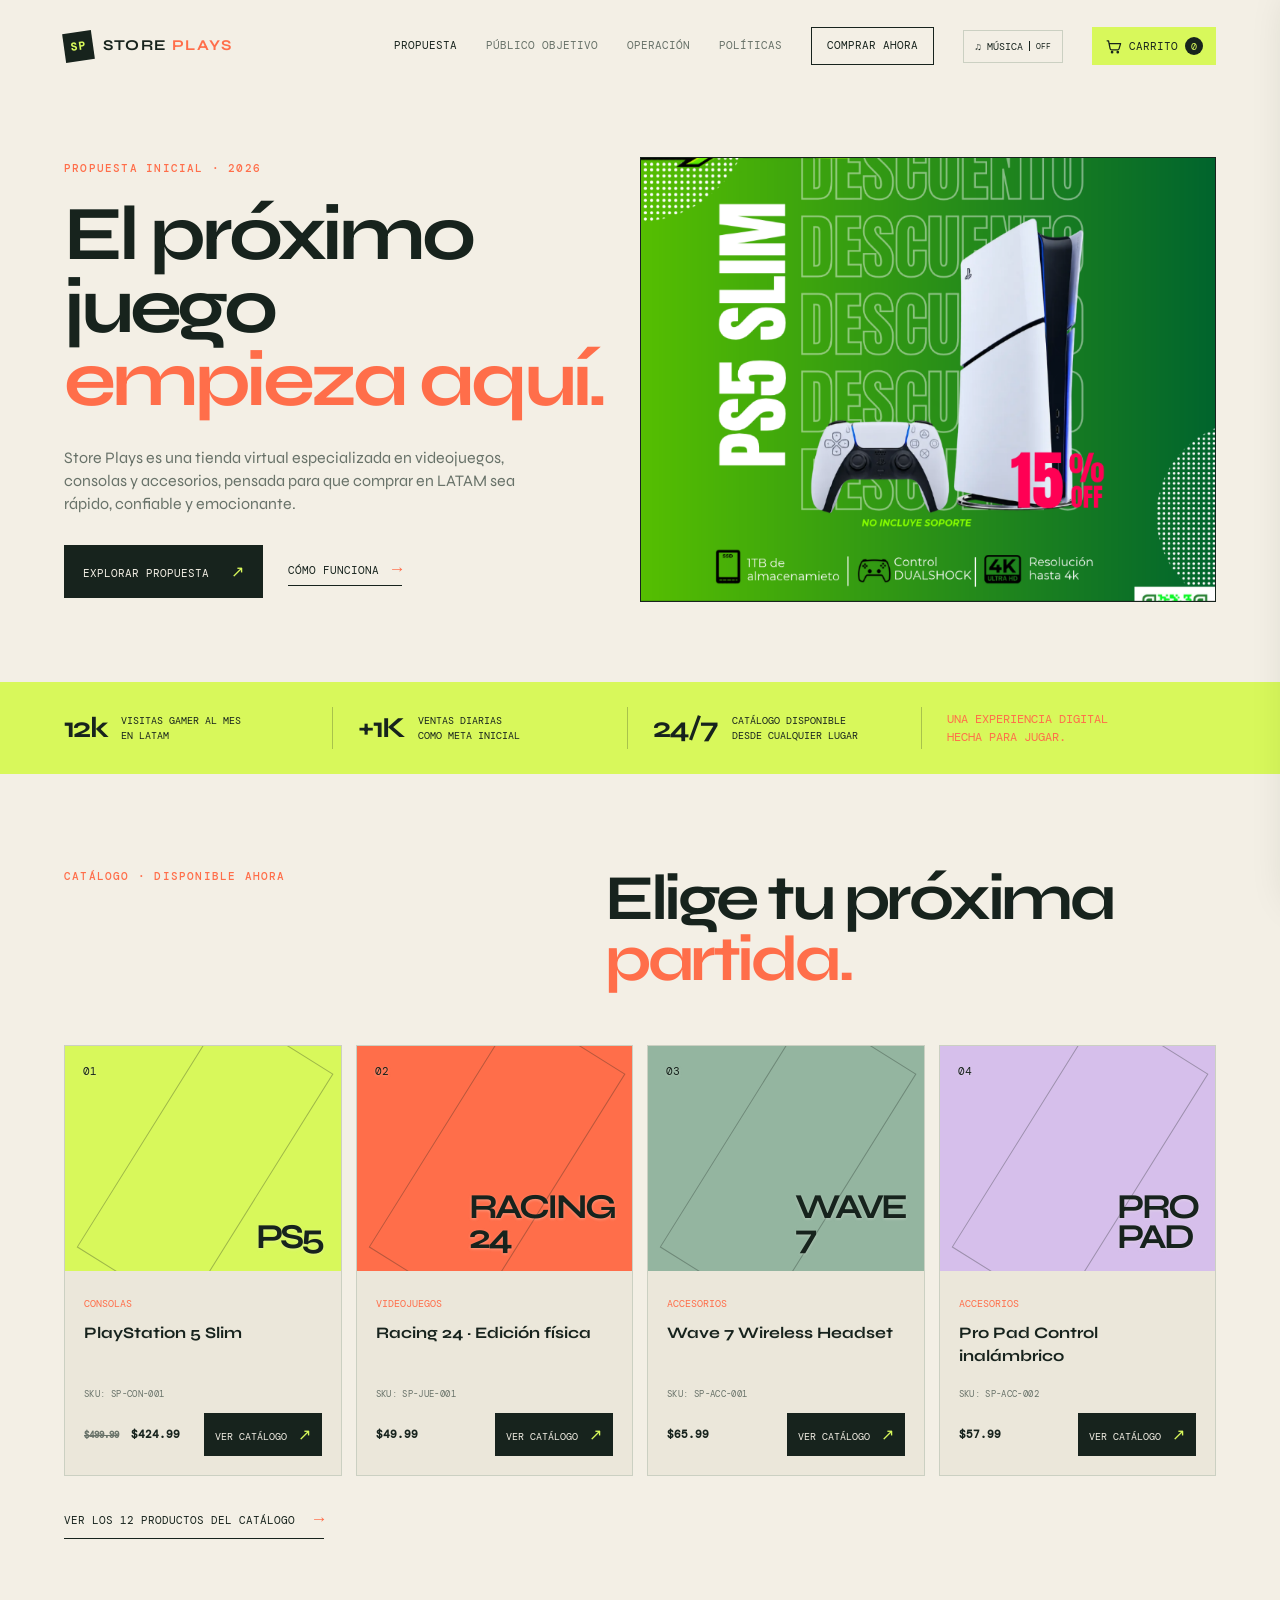
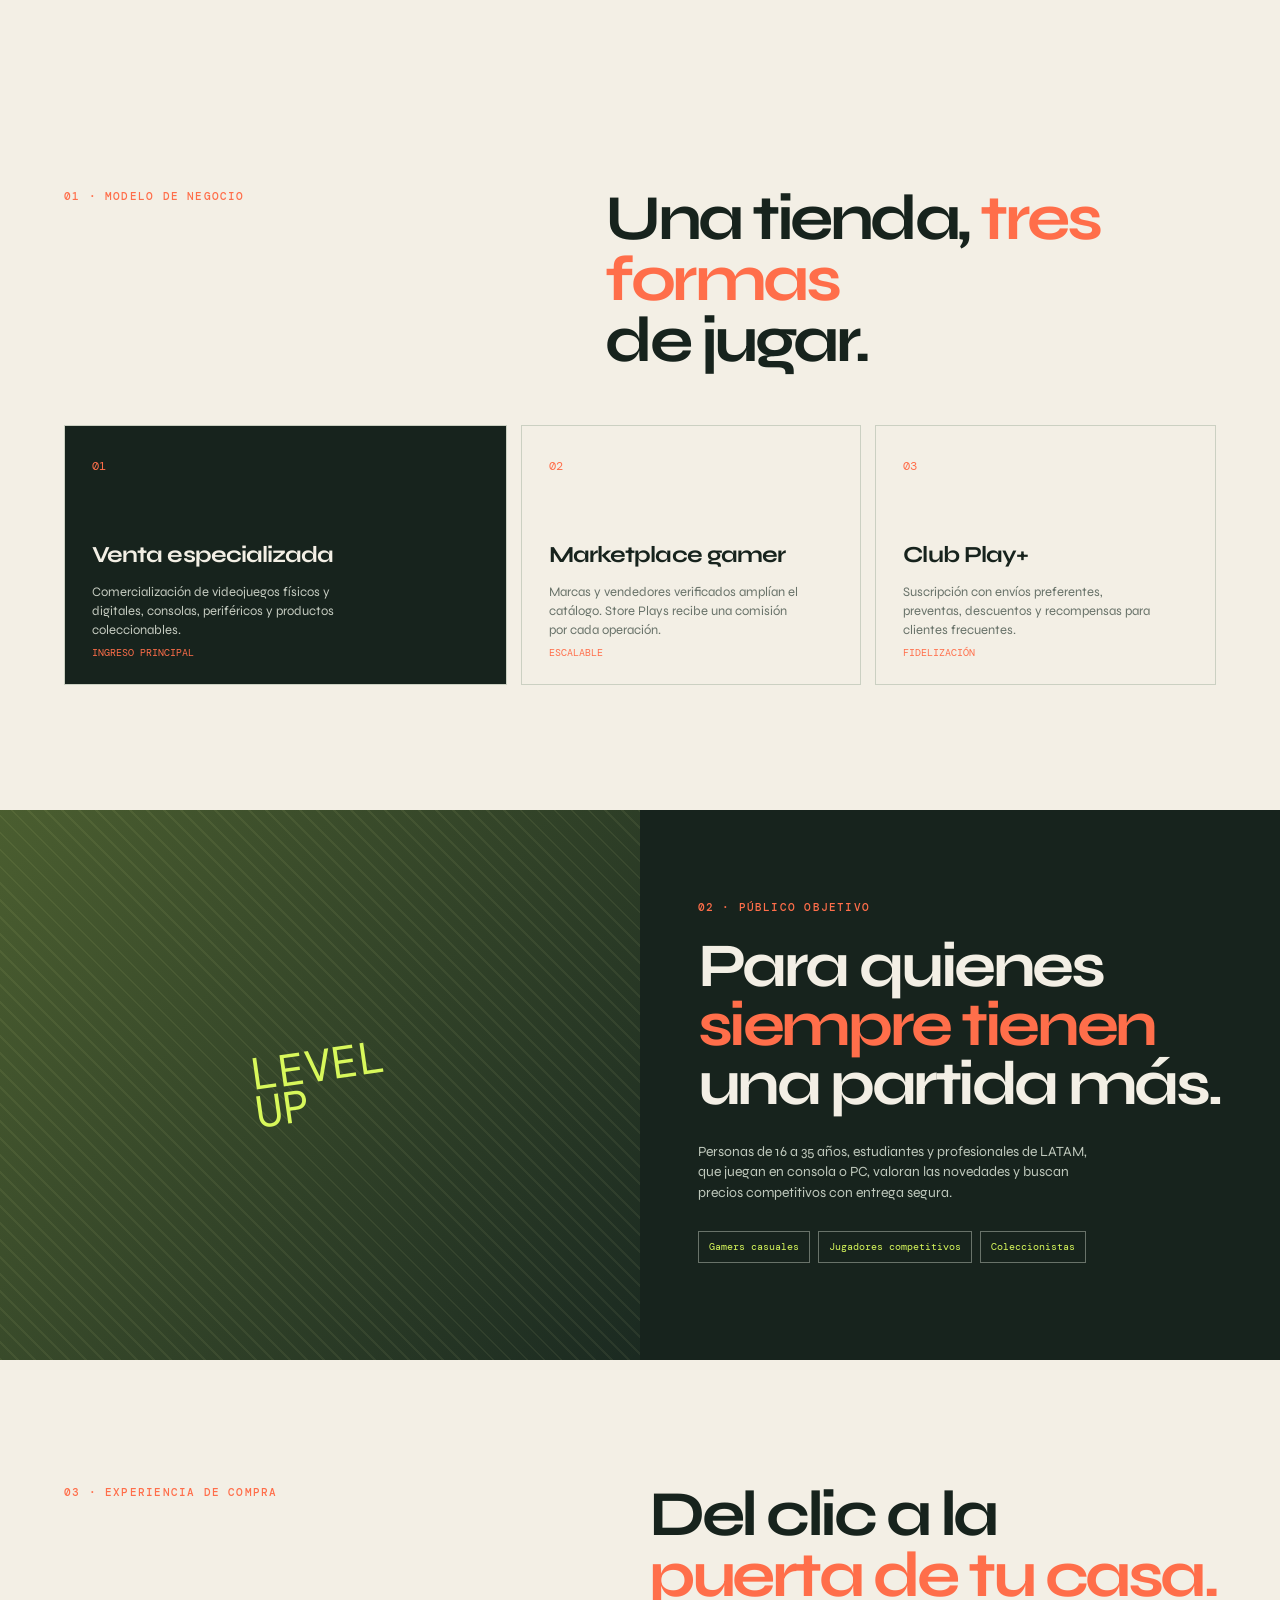
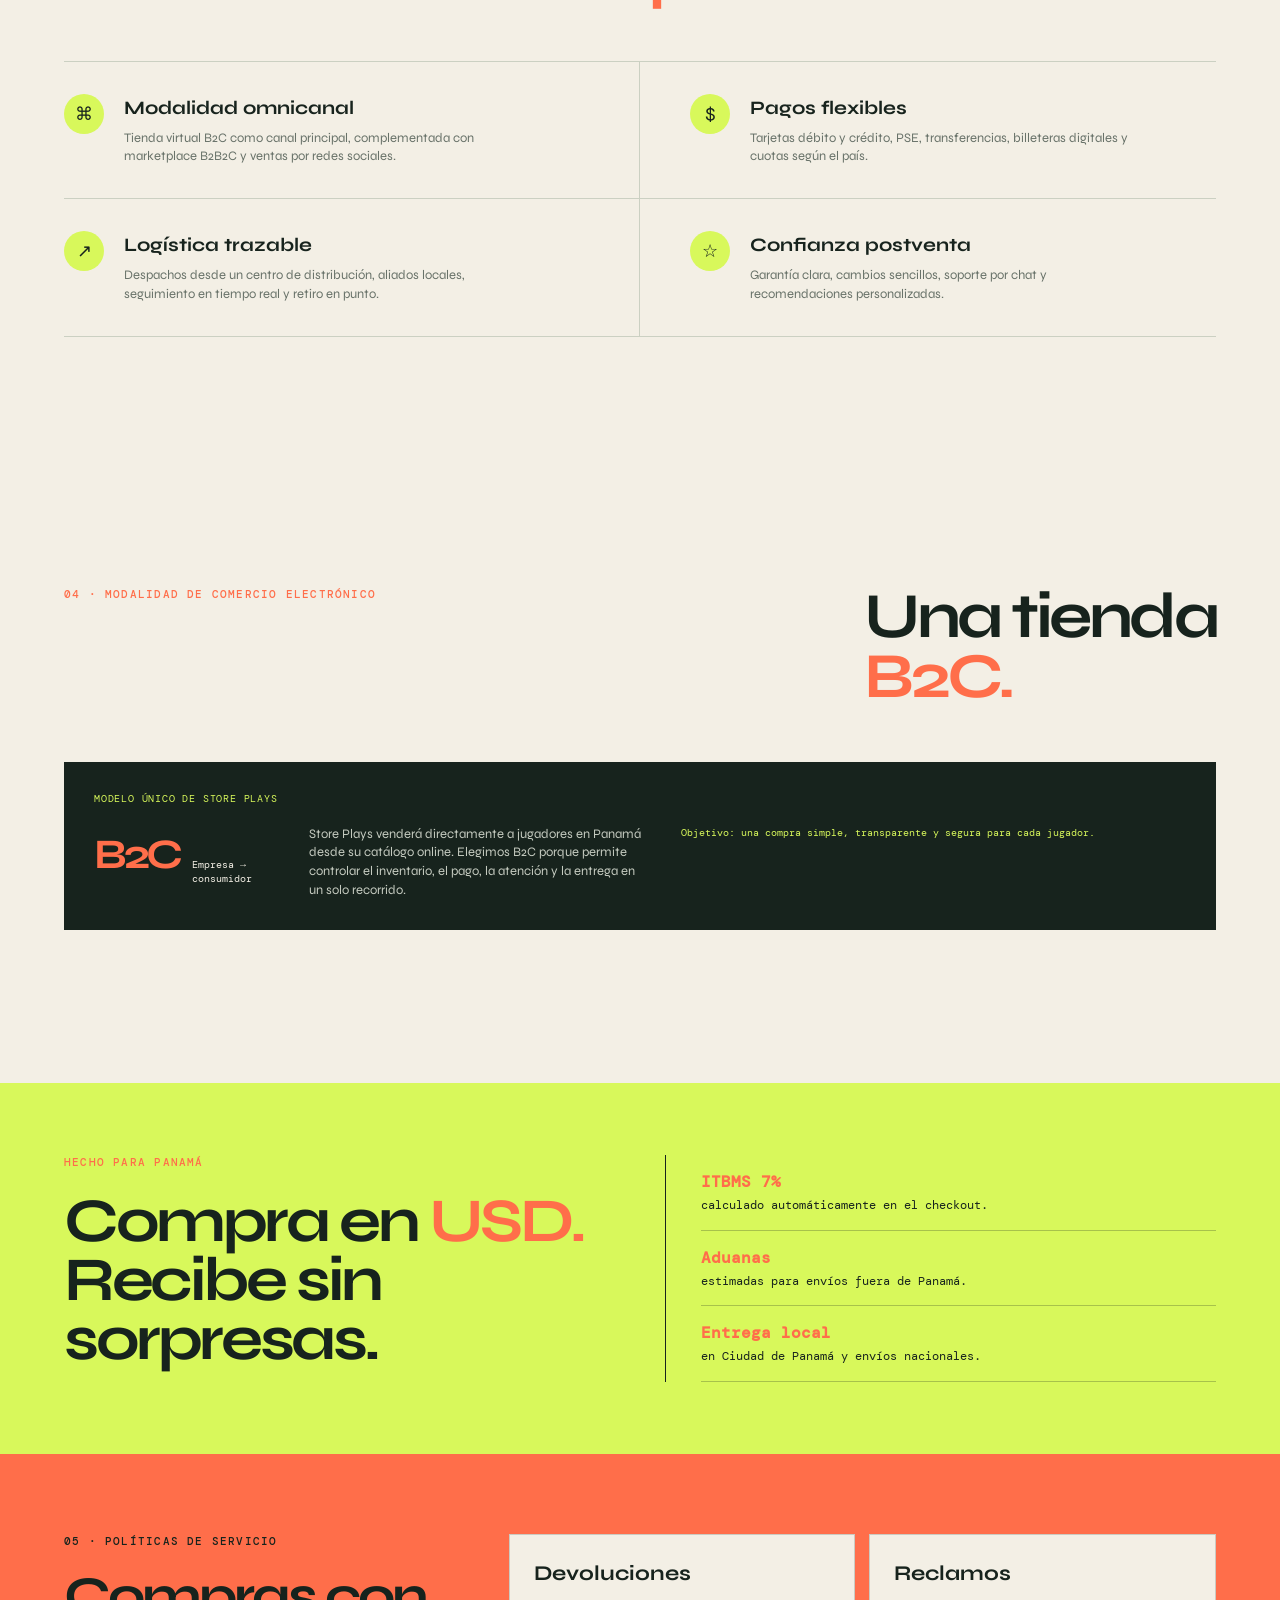
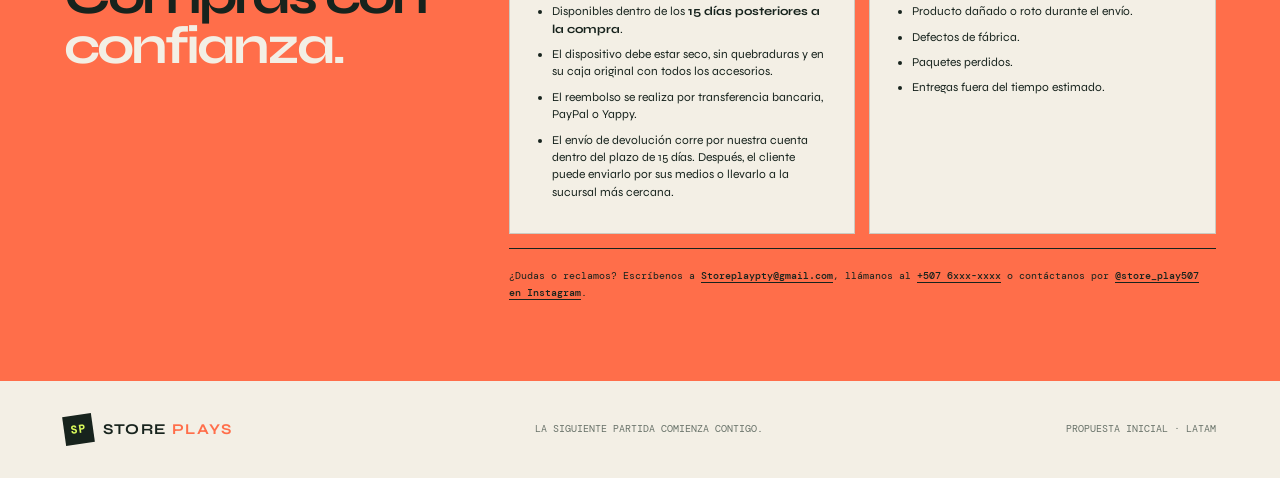
==== commit 5a5a6af9: "Add files via upload" ====
--- a/Projecto/index.html
+++ b/Projecto/index.html
@@ -68,7 +68,7 @@
                         <li>Entregas fuera del tiempo estimado.</li>
                     </ul>
                 </article>
-                <p class="policy-contact">¿Dudas o reclamos? Escríbenos a <a href="mailto:Storeplaypty@gmail.com">Storeplaypty@gmail.com</a> o llama al <a href="tel:+50764163902">+507 6xxx-xxxx</a>.</p>
+                <p class="policy-contact">¿Dudas o reclamos? Escríbenos a <a href="mailto:Storeplaypty@gmail.com">Storeplaypty@gmail.com</a>, llámanos al <a href="tel:+50764163902">+507 6xxx-xxxx</a> o contáctanos por <a href="https://www.instagram.com/store_play507/" target="_blank" rel="noopener noreferrer">@store_play507 en Instagram</a>.</p>
             </div>
         </section>
     </main>
